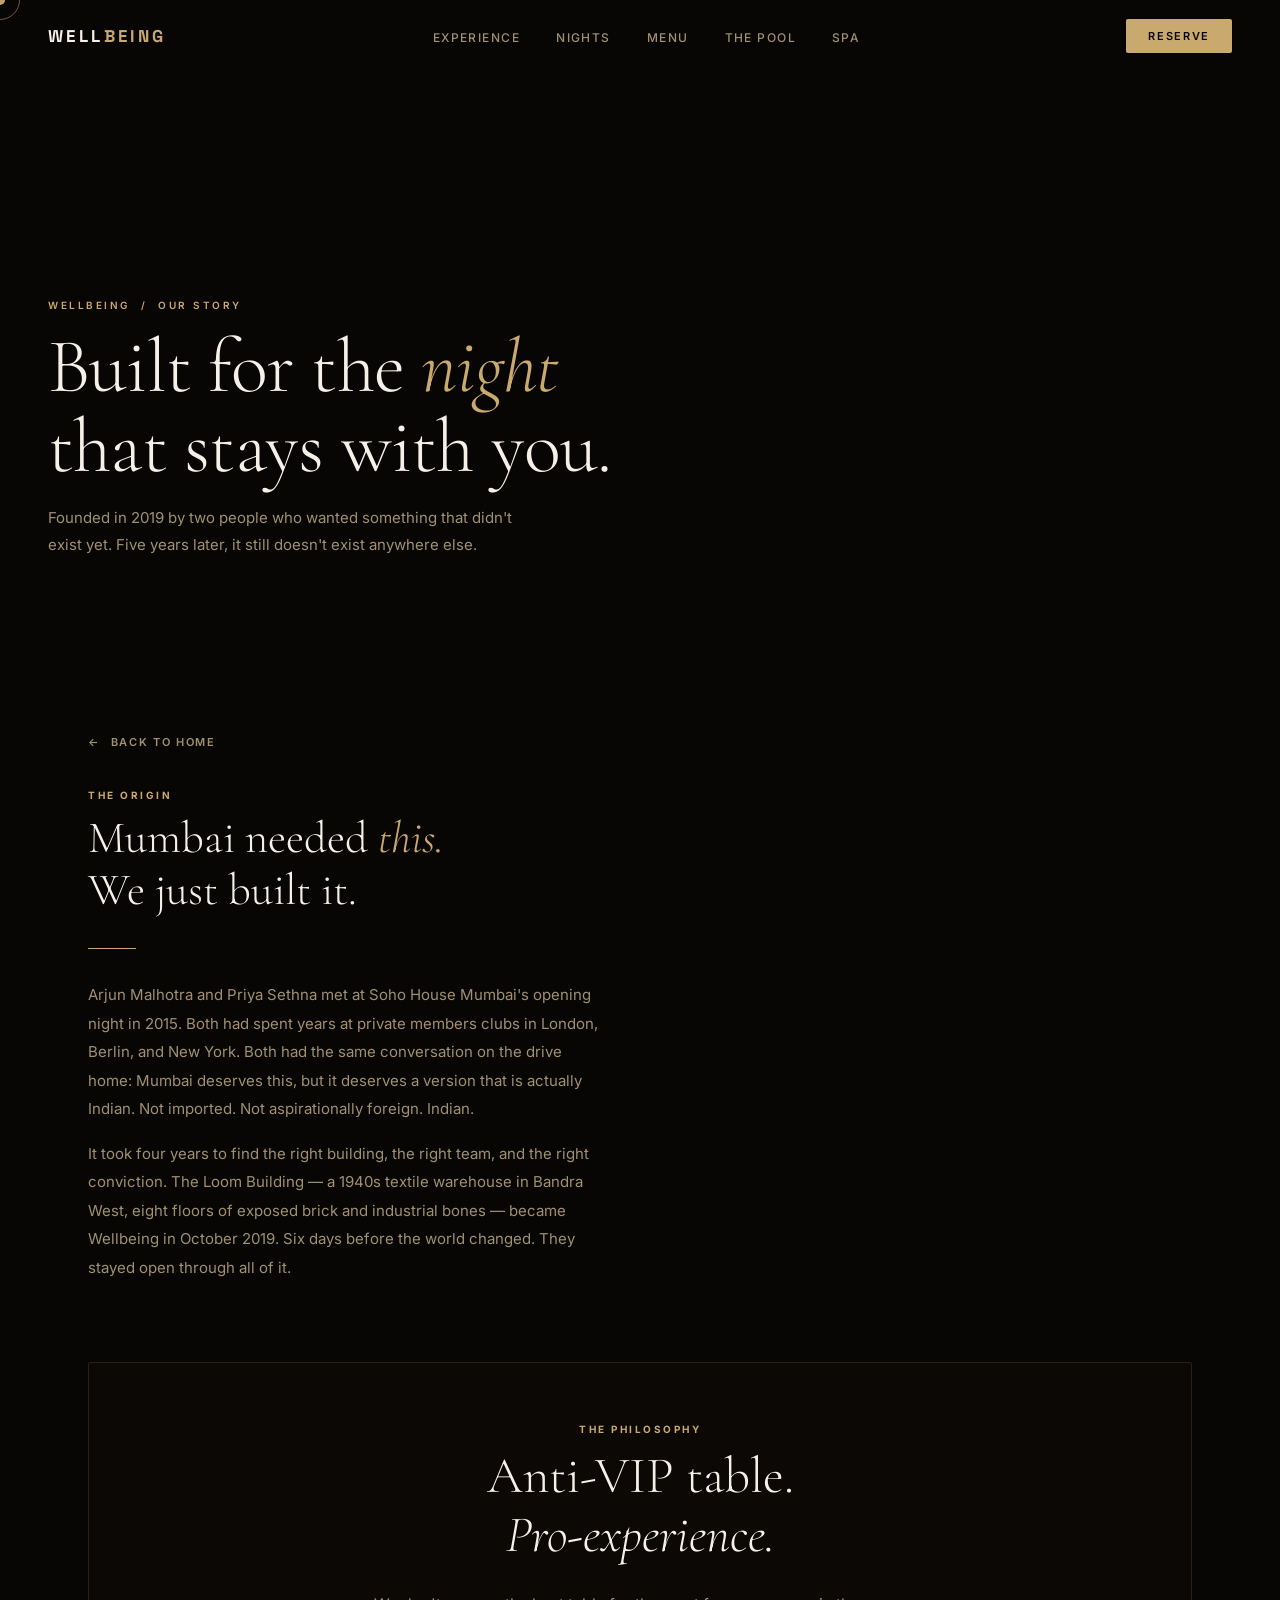
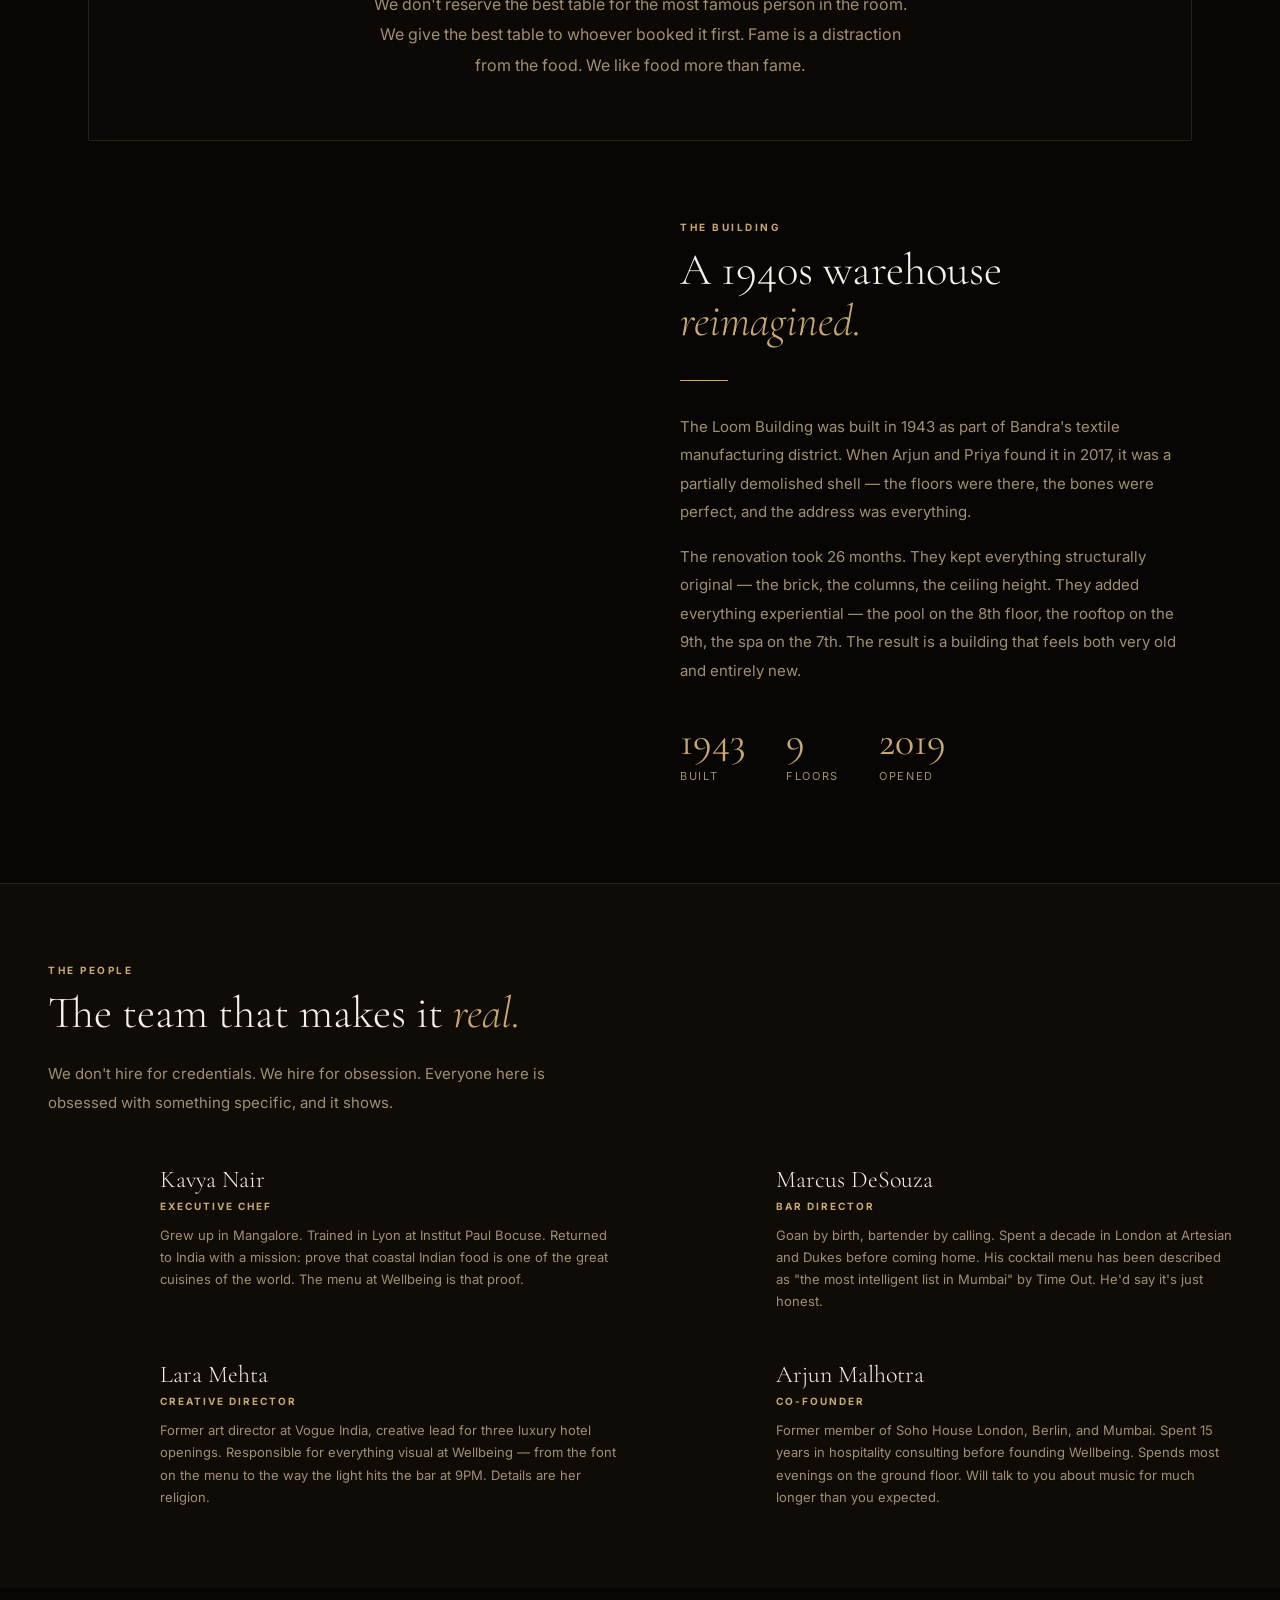
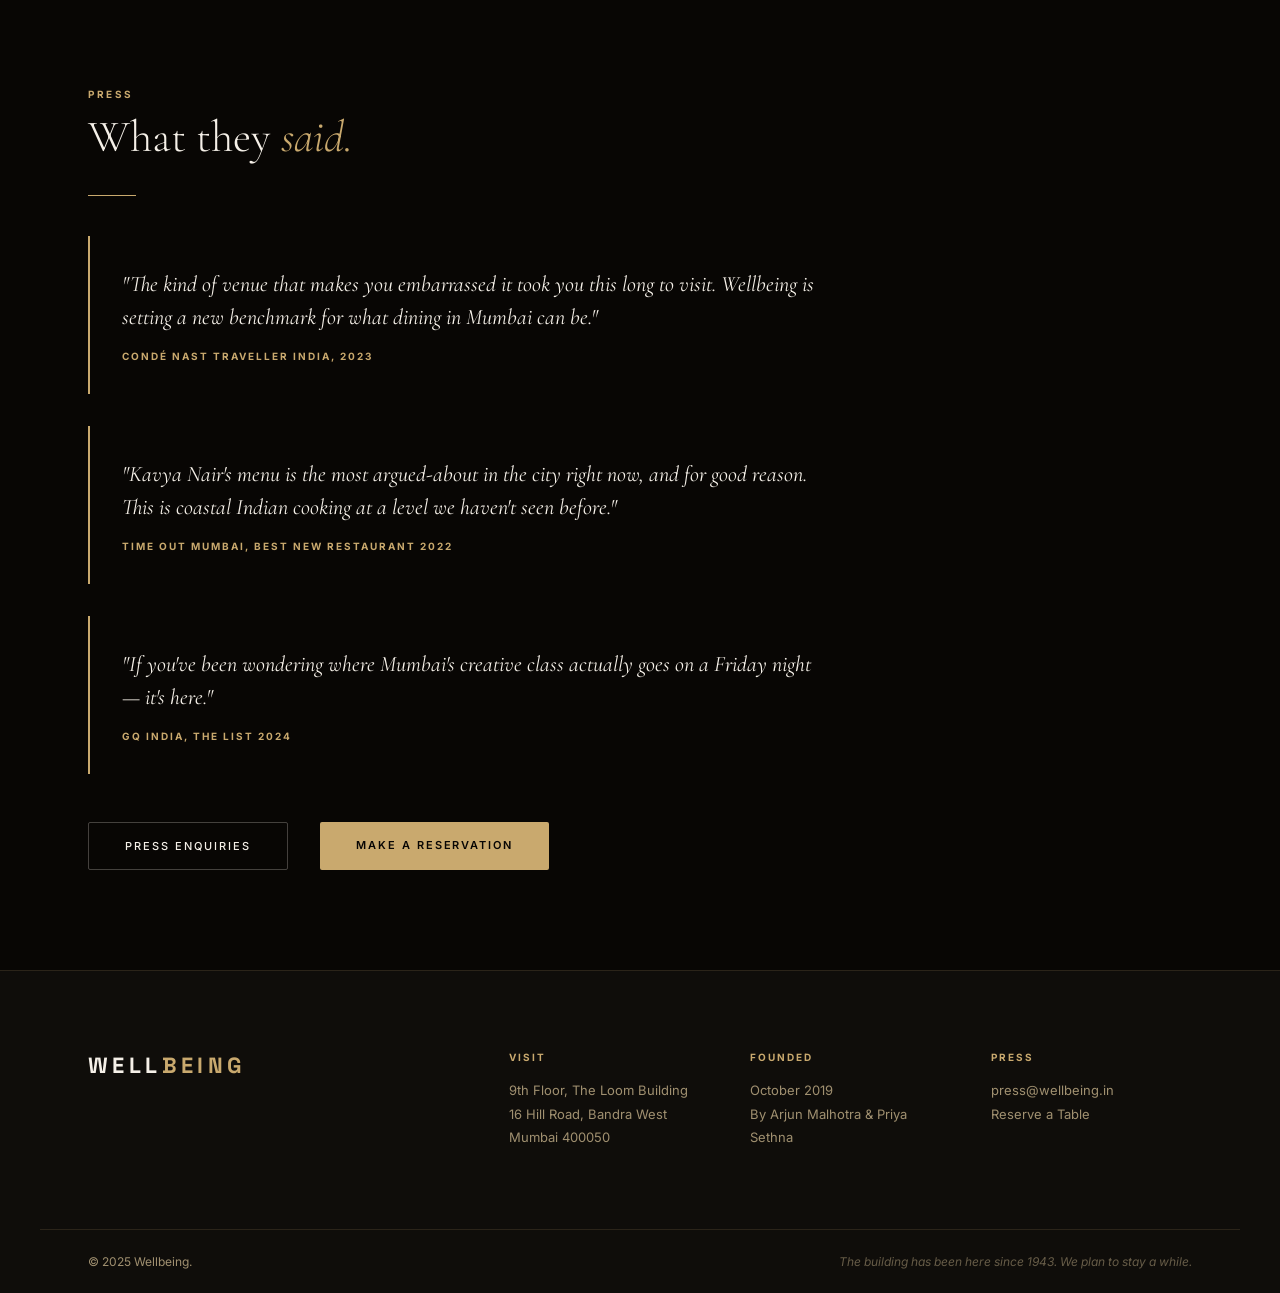
==== about.html @ bc27f56d "feat: add about.html — founding story, philosophy, team, and press" ====
<!DOCTYPE html>
<html lang="en">
<head>
  <meta charset="UTF-8">
  <meta name="viewport" content="width=device-width, initial-scale=1.0">
  <title>Our Story — WELLBEING</title>
  <link rel="stylesheet" href="style.css">
  <link rel="stylesheet" href="pages.css">
  <link href="https://fonts.googleapis.com/css2?family=Cormorant+Garamond:ital,wght@0,300;0,400;1,300;1,400&family=Inter:wght@300;400;500;600&family=Space+Grotesk:wght@300;400;500;600;700&display=swap" rel="stylesheet">
</head>
<body>
  <div id="cursor"></div><div id="cursor-trail"></div>
  <nav id="nav">
    <a href="index.html" class="logo">WELL<span>BEING</span></a>
    <ul class="nav-links">
      <li><a href="index.html#experience">Experience</a></li>
      <li><a href="index.html#nights">Nights</a></li>
      <li><a href="menu.html">Menu</a></li>
      <li><a href="pool.html">The Pool</a></li>
      <li><a href="spa.html">Spa</a></li>
    </ul>
    <a href="index.html#reserve" class="nav-reserve">Reserve</a>
    <button class="hamburger" id="hamburger"><span></span><span></span></button>
  </nav>
  <div class="mobile-overlay" id="mobileOverlay">
    <ul>
      <li><a href="index.html" onclick="closeMenu()">Home</a></li>
      <li><a href="pool.html" onclick="closeMenu()">The Pool</a></li>
      <li><a href="spa.html" onclick="closeMenu()">Spa</a></li>
      <li><a href="menu.html" onclick="closeMenu()">Menu</a></li>
      <li><a href="index.html#reserve" onclick="closeMenu()">Reserve</a></li>
    </ul>
  </div>

  <!-- HERO -->
  <section class="page-hero" style="min-height:70vh">
    <div class="page-hero-bg" style="background-image:url('https://images.unsplash.com/photo-1543007630-9710e4a00a20?w=1920&q=85&auto=format&fit=crop')"></div>
    <div class="page-hero-content">
      <p class="breadcrumb"><a href="index.html">Wellbeing</a> &nbsp;/&nbsp; Our Story</p>
      <h1 class="page-title">Built for the <em>night</em><br>that stays with you.</h1>
      <p class="page-tagline">Founded in 2019 by two people who wanted something that didn't exist yet. Five years later, it still doesn't exist anywhere else.</p>
    </div>
  </section>

  <!-- FOUNDING STORY -->
  <div class="page-body">
    <a href="index.html" class="back-link">Back to Home</a>
    <div class="two-col">
      <div>
        <p class="sub-label">The Origin</p>
        <h2 class="sub-heading">Mumbai needed <em>this.</em><br>We just built it.</h2>
        <div class="gold-divider"></div>
        <p class="sub-body">Arjun Malhotra and Priya Sethna met at Soho House Mumbai's opening night in 2015. Both had spent years at private members clubs in London, Berlin, and New York. Both had the same conversation on the drive home: Mumbai deserves this, but it deserves a version that is actually Indian. Not imported. Not aspirationally foreign. Indian.</p>
        <p class="sub-body" style="margin-top:16px">It took four years to find the right building, the right team, and the right conviction. The Loom Building — a 1940s textile warehouse in Bandra West, eight floors of exposed brick and industrial bones — became Wellbeing in October 2019. Six days before the world changed. They stayed open through all of it.</p>
      </div>
      <div class="page-img" style="background-image:url('https://images.unsplash.com/photo-1600585154340-be6161a56a0c?w=900&q=80&auto=format&fit=crop')"></div>
    </div>

    <!-- PHILOSOPHY -->
    <div style="margin-top:80px;padding:60px;border:1px solid var(--border);border-radius:2px;background:rgba(201,169,110,0.02);text-align:center">
      <p class="sub-label" style="text-align:center">The Philosophy</p>
      <h2 style="font-family:'Cormorant Garamond',serif;font-size:clamp(32px,4vw,56px);font-weight:300;color:var(--cream);max-width:700px;margin:0 auto 24px;line-height:1.15">Anti-VIP table.<br><em>Pro-experience.</em></h2>
      <p style="font-size:16px;color:var(--warm);max-width:560px;margin:0 auto;line-height:1.9">We don't reserve the best table for the most famous person in the room. We give the best table to whoever booked it first. Fame is a distraction from the food. We like food more than fame.</p>
    </div>

    <!-- THE BUILDING -->
    <div class="two-col" style="margin-top:80px">
      <div class="page-img" style="background-image:url('https://images.unsplash.com/photo-1524634126442-357e0eac3c14?w=900&q=80&auto=format&fit=crop')"></div>
      <div>
        <p class="sub-label">The Building</p>
        <h2 class="sub-heading">A 1940s warehouse<br><em>reimagined.</em></h2>
        <div class="gold-divider"></div>
        <p class="sub-body">The Loom Building was built in 1943 as part of Bandra's textile manufacturing district. When Arjun and Priya found it in 2017, it was a partially demolished shell — the floors were there, the bones were perfect, and the address was everything.</p>
        <p class="sub-body" style="margin-top:16px">The renovation took 26 months. They kept everything structurally original — the brick, the columns, the ceiling height. They added everything experiential — the pool on the 8th floor, the rooftop on the 9th, the spa on the 7th. The result is a building that feels both very old and entirely new.</p>
        <div style="display:flex;gap:40px;margin-top:32px">
          <div><span style="font-family:'Cormorant Garamond',serif;font-size:40px;color:var(--gold)">1943</span><p style="font-size:11px;letter-spacing:0.15em;text-transform:uppercase;color:var(--warm);margin-top:4px">Built</p></div>
          <div><span style="font-family:'Cormorant Garamond',serif;font-size:40px;color:var(--gold)">9</span><p style="font-size:11px;letter-spacing:0.15em;text-transform:uppercase;color:var(--warm);margin-top:4px">Floors</p></div>
          <div><span style="font-family:'Cormorant Garamond',serif;font-size:40px;color:var(--gold)">2019</span><p style="font-size:11px;letter-spacing:0.15em;text-transform:uppercase;color:var(--warm);margin-top:4px">Opened</p></div>
        </div>
      </div>
    </div>
  </div>

  <!-- TEAM -->
  <section class="page-section" style="background:rgba(201,169,110,0.03);border-top:1px solid var(--border)">
    <div class="inner">
      <p class="sub-label">The People</p>
      <h2 class="sub-heading">The team that makes it <em>real.</em></h2>
      <p class="sub-body" style="margin-bottom:48px">We don't hire for credentials. We hire for obsession. Everyone here is obsessed with something specific, and it shows.</p>
      <div style="display:grid;grid-template-columns:1fr 1fr;gap:48px">
        <div style="display:flex;gap:32px;align-items:flex-start">
          <div style="width:80px;height:80px;border-radius:50%;background-image:url('https://images.unsplash.com/photo-1573496359142-b8d87734a5a2?w=200&q=80&auto=format&fit=crop');background-size:cover;background-position:center;flex-shrink:0;filter:brightness(0.9)"></div>
          <div>
            <p style="font-family:'Cormorant Garamond',serif;font-size:24px;font-weight:300;color:var(--cream)">Kavya Nair</p>
            <p style="font-size:10px;font-weight:700;letter-spacing:0.2em;text-transform:uppercase;color:var(--gold);margin:6px 0 12px">Executive Chef</p>
            <p style="font-size:13px;color:var(--warm);line-height:1.7">Grew up in Mangalore. Trained in Lyon at Institut Paul Bocuse. Returned to India with a mission: prove that coastal Indian food is one of the great cuisines of the world. The menu at Wellbeing is that proof.</p>
          </div>
        </div>
        <div style="display:flex;gap:32px;align-items:flex-start">
          <div style="width:80px;height:80px;border-radius:50%;background-image:url('https://images.unsplash.com/photo-1500648767791-00dcc994a43e?w=200&q=80&auto=format&fit=crop');background-size:cover;background-position:center;flex-shrink:0;filter:brightness(0.9)"></div>
          <div>
            <p style="font-family:'Cormorant Garamond',serif;font-size:24px;font-weight:300;color:var(--cream)">Marcus DeSouza</p>
            <p style="font-size:10px;font-weight:700;letter-spacing:0.2em;text-transform:uppercase;color:var(--gold);margin:6px 0 12px">Bar Director</p>
            <p style="font-size:13px;color:var(--warm);line-height:1.7">Goan by birth, bartender by calling. Spent a decade in London at Artesian and Dukes before coming home. His cocktail menu has been described as "the most intelligent list in Mumbai" by Time Out. He'd say it's just honest.</p>
          </div>
        </div>
        <div style="display:flex;gap:32px;align-items:flex-start">
          <div style="width:80px;height:80px;border-radius:50%;background-image:url('https://images.unsplash.com/photo-1487412720507-e7ab37603c6f?w=200&q=80&auto=format&fit=crop');background-size:cover;background-position:center;flex-shrink:0;filter:brightness(0.9)"></div>
          <div>
            <p style="font-family:'Cormorant Garamond',serif;font-size:24px;font-weight:300;color:var(--cream)">Lara Mehta</p>
            <p style="font-size:10px;font-weight:700;letter-spacing:0.2em;text-transform:uppercase;color:var(--gold);margin:6px 0 12px">Creative Director</p>
            <p style="font-size:13px;color:var(--warm);line-height:1.7">Former art director at Vogue India, creative lead for three luxury hotel openings. Responsible for everything visual at Wellbeing — from the font on the menu to the way the light hits the bar at 9PM. Details are her religion.</p>
          </div>
        </div>
        <div style="display:flex;gap:32px;align-items:flex-start">
          <div style="width:80px;height:80px;border-radius:50%;background-image:url('https://images.unsplash.com/photo-1560250097-0b93528c311a?w=200&q=80&auto=format&fit=crop');background-size:cover;background-position:center;flex-shrink:0;filter:brightness(0.9)"></div>
          <div>
            <p style="font-family:'Cormorant Garamond',serif;font-size:24px;font-weight:300;color:var(--cream)">Arjun Malhotra</p>
            <p style="font-size:10px;font-weight:700;letter-spacing:0.2em;text-transform:uppercase;color:var(--gold);margin:6px 0 12px">Co-Founder</p>
            <p style="font-size:13px;color:var(--warm);line-height:1.7">Former member of Soho House London, Berlin, and Mumbai. Spent 15 years in hospitality consulting before founding Wellbeing. Spends most evenings on the ground floor. Will talk to you about music for much longer than you expected.</p>
          </div>
        </div>
      </div>
    </div>
  </section>

  <!-- PRESS -->
  <div class="page-body">
    <p class="sub-label">Press</p>
    <h2 class="sub-heading">What they <em>said.</em></h2>
    <div class="gold-divider"></div>
    <div style="display:flex;flex-direction:column;gap:32px;margin-top:40px;max-width:760px">
      <div style="padding:32px;border-left:2px solid var(--gold);padding-left:32px">
        <p style="font-family:'Cormorant Garamond',serif;font-size:22px;font-style:italic;color:var(--cream);line-height:1.5;margin-bottom:16px">"The kind of venue that makes you embarrassed it took you this long to visit. Wellbeing is setting a new benchmark for what dining in Mumbai can be."</p>
        <p style="font-size:10px;font-weight:700;letter-spacing:0.2em;text-transform:uppercase;color:var(--gold)">Condé Nast Traveller India, 2023</p>
      </div>
      <div style="padding:32px;border-left:2px solid var(--gold);padding-left:32px">
        <p style="font-family:'Cormorant Garamond',serif;font-size:22px;font-style:italic;color:var(--cream);line-height:1.5;margin-bottom:16px">"Kavya Nair's menu is the most argued-about in the city right now, and for good reason. This is coastal Indian cooking at a level we haven't seen before."</p>
        <p style="font-size:10px;font-weight:700;letter-spacing:0.2em;text-transform:uppercase;color:var(--gold)">Time Out Mumbai, Best New Restaurant 2022</p>
      </div>
      <div style="padding:32px;border-left:2px solid var(--gold);padding-left:32px">
        <p style="font-family:'Cormorant Garamond',serif;font-size:22px;font-style:italic;color:var(--cream);line-height:1.5;margin-bottom:16px">"If you've been wondering where Mumbai's creative class actually goes on a Friday night — it's here."</p>
        <p style="font-size:10px;font-weight:700;letter-spacing:0.2em;text-transform:uppercase;color:var(--gold)">GQ India, The List 2024</p>
      </div>
    </div>
    <div style="margin-top:48px;display:flex;gap:32px;flex-wrap:wrap">
      <a href="mailto:press@wellbeing.in" class="cta-ghost">Press Enquiries</a>
      <a href="index.html#reserve" class="cta-gold">Make a Reservation</a>
    </div>
  </div>

  <footer id="footer">
    <div class="footer-top">
      <div class="footer-logo">WELL<span>BEING</span></div>
      <div class="footer-cols">
        <div class="footer-col"><h4>Visit</h4><p>9th Floor, The Loom Building<br>16 Hill Road, Bandra West<br>Mumbai 400050</p></div>
        <div class="footer-col"><h4>Founded</h4><p>October 2019<br>By Arjun Malhotra &amp; Priya Sethna</p></div>
        <div class="footer-col"><h4>Press</h4><a href="mailto:press@wellbeing.in">press@wellbeing.in</a><a href="index.html#reserve">Reserve a Table</a></div>
      </div>
    </div>
    <div class="footer-bottom"><p>© 2025 Wellbeing.</p><p class="footer-note">The building has been here since 1943. We plan to stay a while.</p></div>
  </footer>
  <script src="script.js"></script>
</body>
</html>
---- style.css ----
/* ═══════════════════════════════════════════════
   WELLBEING — Design System
   Gold × Black × Cream
═══════════════════════════════════════════════ */

:root {
  --black:    #080604;
  --black2:   #0f0d0a;
  --gold:     #c9a96e;
  --gold2:    #e8c97a;
  --gold-dim: #6b5228;
  --cream:    #f5f0e8;
  --warm:     #a09070;
  --border:   rgba(201,169,110,0.15);
  --card:     rgba(255,255,255,0.03);
}

*,*::before,*::after { margin:0; padding:0; box-sizing:border-box; }

html {
  scroll-behavior: smooth;
  scrollbar-width: none;
  font-size: 16px;
}
html::-webkit-scrollbar { display: none; }

body {
  font-family: 'Inter', sans-serif;
  background: var(--black);
  color: var(--cream);
  overflow-x: hidden;
  cursor: none;
}

/* ── CURSOR ────────────────────────────────── */
#cursor {
  position: fixed;
  width: 10px; height: 10px;
  background: var(--gold);
  border-radius: 50%;
  pointer-events: none;
  z-index: 9999;
  transform: translate(-50%,-50%);
  transition: width 0.2s, height 0.2s, background 0.2s;
  mix-blend-mode: difference;
}
#cursor-trail {
  position: fixed;
  width: 40px; height: 40px;
  border: 1px solid rgba(201,169,110,0.5);
  border-radius: 50%;
  pointer-events: none;
  z-index: 9998;
  transform: translate(-50%,-50%);
}
body.cursor-hover #cursor { width: 60px; height: 60px; background: rgba(201,169,110,0.2); }
@media (pointer: coarse) { #cursor,#cursor-trail { display:none; } body { cursor: auto; } }

/* ── LOADER ────────────────────────────────── */
#loader {
  position: fixed; inset: 0;
  background: var(--black);
  z-index: 10000;
  display: flex;
  flex-direction: column;
  align-items: center;
  justify-content: center;
  gap: 32px;
  transition: opacity 0.6s ease, visibility 0.6s ease;
}
#loader.hidden { opacity: 0; visibility: hidden; }
.loader-logo {
  font-family: 'Space Grotesk', sans-serif;
  font-size: 28px;
  font-weight: 600;
  letter-spacing: 0.25em;
  color: var(--cream);
}
.loader-logo span { color: var(--gold); }
.loader-bar {
  width: 180px; height: 1px;
  background: rgba(201,169,110,0.2);
  overflow: hidden;
}
.loader-fill {
  height: 100%;
  background: var(--gold);
  width: 0;
  animation: loadFill 1.4s ease forwards;
}
@keyframes loadFill { to { width: 100%; } }

/* ── NAV ───────────────────────────────────── */
#nav {
  position: fixed;
  top: 0; left: 0; right: 0;
  z-index: 100;
  display: flex;
  align-items: center;
  justify-content: space-between;
  padding: 0 48px;
  height: 72px;
  transition: background 0.4s, border-color 0.4s;
}
#nav.scrolled {
  background: rgba(8,6,4,0.96);
  backdrop-filter: blur(12px);
  border-bottom: 1px solid var(--border);
}
.logo {
  font-family: 'Space Grotesk', sans-serif;
  font-size: 17px;
  font-weight: 700;
  letter-spacing: 0.2em;
  color: var(--cream);
  text-decoration: none;
}
.logo span { color: var(--gold); }
.nav-links {
  display: flex;
  list-style: none;
  gap: 36px;
}
.nav-links a {
  font-size: 12px;
  font-weight: 500;
  letter-spacing: 0.12em;
  text-transform: uppercase;
  color: var(--warm);
  text-decoration: none;
  transition: color 0.2s;
}
.nav-links a:hover { color: var(--cream); }
.nav-reserve {
  font-size: 11px;
  font-weight: 600;
  letter-spacing: 0.15em;
  text-transform: uppercase;
  color: var(--black);
  background: var(--gold);
  padding: 10px 22px;
  border-radius: 2px;
  text-decoration: none;
  transition: background 0.2s;
}
.nav-reserve:hover { background: var(--gold2); }
.hamburger {
  display: none;
  flex-direction: column;
  gap: 6px;
  background: none;
  border: none;
  cursor: pointer;
  padding: 4px;
}
.hamburger span {
  display: block;
  width: 24px; height: 1px;
  background: var(--cream);
  transition: all 0.3s;
}
.hamburger.open span:nth-child(1) { transform: rotate(45deg) translate(5px,5px); }
.hamburger.open span:nth-child(2) { transform: rotate(-45deg) translate(5px,-5px); }

/* ── MOBILE OVERLAY ────────────────────────── */
.mobile-overlay {
  position: fixed;
  inset: 0;
  background: var(--black);
  z-index: 99;
  display: flex;
  align-items: center;
  justify-content: center;
  opacity: 0;
  visibility: hidden;
  transition: opacity 0.4s, visibility 0.4s;
}
.mobile-overlay.open { opacity: 1; visibility: visible; }
.mobile-overlay ul { list-style: none; text-align: center; }
.mobile-overlay li { margin-bottom: 32px; }
.mobile-overlay a {
  font-family: 'Cormorant Garamond', serif;
  font-size: 40px;
  font-weight: 300;
  color: var(--cream);
  text-decoration: none;
  letter-spacing: 0.05em;
  transition: color 0.2s;
}
.mobile-overlay a:hover { color: var(--gold); }

/* ── HERO ──────────────────────────────────── */
#hero {
  position: relative;
  min-height: 100vh;
  display: flex;
  align-items: center;
  justify-content: flex-start;
  padding: 0 48px;
  overflow: hidden;
}
.hero-bg-img {
  position: absolute;
  inset: 0;
  background-image: url('https://images.unsplash.com/photo-1514525253161-7a46d19cd819?w=1920&q=85&auto=format&fit=crop');
  background-size: cover;
  background-position: center 30%;
  transform: scale(1.05);
  transition: transform 8s ease;
}
.hero-bg-img.loaded { transform: scale(1); }
.hero-overlay {
  position: absolute;
  inset: 0;
  background: linear-gradient(
    105deg,
    rgba(8,6,4,0.92) 0%,
    rgba(8,6,4,0.65) 55%,
    rgba(8,6,4,0.2) 100%
  );
}
.hero-content {
  position: relative;
  z-index: 2;
  max-width: 640px;
}
.hero-eyebrow {
  font-size: 11px;
  font-weight: 500;
  letter-spacing: 0.25em;
  text-transform: uppercase;
  color: var(--gold);
  margin-bottom: 28px;
}
.hero-title {
  font-family: 'Cormorant Garamond', serif;
  font-size: clamp(56px, 7vw, 100px);
  font-weight: 300;
  line-height: 1.0;
  letter-spacing: -0.01em;
  margin-bottom: 28px;
}
.hero-title .line { display: block; overflow: hidden; }
.hero-title .line > span { display: block; }
.italic { font-style: italic; color: var(--gold); }
.hero-sub {
  font-size: 16px;
  color: var(--warm);
  max-width: 380px;
  line-height: 1.8;
  margin-bottom: 48px;
}
.hero-ctas { display: flex; gap: 16px; flex-wrap: wrap; }
.cta-gold {
  font-size: 11px;
  font-weight: 600;
  letter-spacing: 0.18em;
  text-transform: uppercase;
  color: var(--black);
  background: var(--gold);
  padding: 16px 36px;
  border: none;
  border-radius: 2px;
  text-decoration: none;
  cursor: pointer;
  transition: background 0.2s, transform 0.2s;
  display: inline-block;
}
.cta-gold:hover { background: var(--gold2); transform: translateY(-2px); }
.cta-ghost {
  font-size: 11px;
  font-weight: 500;
  letter-spacing: 0.18em;
  text-transform: uppercase;
  color: var(--cream);
  background: transparent;
  padding: 16px 36px;
  border: 1px solid rgba(245,240,232,0.25);
  border-radius: 2px;
  text-decoration: none;
  transition: border-color 0.2s;
  display: inline-block;
}
.cta-ghost:hover { border-color: rgba(245,240,232,0.6); }

/* SCROLL HINT */
.hero-scroll-hint {
  position: absolute;
  bottom: 48px;
  left: 48px;
  z-index: 2;
  display: flex;
  align-items: center;
  gap: 16px;
}
.hero-scroll-hint span {
  font-size: 10px;
  letter-spacing: 0.2em;
  text-transform: uppercase;
  color: var(--warm);
  writing-mode: vertical-rl;
}
.scroll-line {
  width: 1px;
  height: 60px;
  background: linear-gradient(to bottom, var(--gold), transparent);
  animation: scrollPulse 2s ease infinite;
}
@keyframes scrollPulse { 0%,100% { opacity: 0.4; } 50% { opacity: 1; } }

/* TICKER */
.hero-ticker {
  position: absolute;
  bottom: 0; left: 0; right: 0;
  z-index: 2;
  overflow: hidden;
  border-top: 1px solid var(--border);
  background: rgba(8,6,4,0.7);
  padding: 12px 0;
}
.ticker-inner {
  display: inline-flex;
  gap: 32px;
  white-space: nowrap;
  animation: ticker 22s linear infinite;
  font-size: 10px;
  font-weight: 600;
  letter-spacing: 0.25em;
  text-transform: uppercase;
  color: var(--gold);
}
@keyframes ticker { from { transform: translateX(0); } to { transform: translateX(-50%); } }

/* ── SECTIONS ──────────────────────────────── */
.section { padding: 120px 48px; }
.section-dark { background: var(--black2); }
.container { max-width: 1200px; margin: 0 auto; }

.section-no {
  font-size: 11px;
  font-weight: 600;
  letter-spacing: 0.25em;
  color: var(--gold);
  margin-bottom: 16px;
}
.section-heading {
  font-family: 'Cormorant Garamond', serif;
  font-size: clamp(40px, 5vw, 68px);
  font-weight: 300;
  line-height: 1.1;
  letter-spacing: -0.01em;
  margin-bottom: 20px;
}
.section-heading em { font-style: italic; color: var(--gold); }
.section-sub {
  font-size: 15px;
  color: var(--warm);
  max-width: 480px;
  line-height: 1.8;
  margin-bottom: 56px;
}
.body-text {
  font-size: 15px;
  color: var(--warm);
  line-height: 1.9;
  max-width: 440px;
}

/* ── EXPERIENCE ────────────────────────────── */
.exp-grid {
  max-width: 1200px;
  margin: 0 auto;
  display: grid;
  grid-template-columns: 1fr 1fr;
  gap: 80px;
  align-items: center;
}
.exp-stats {
  display: flex;
  gap: 40px;
  margin-top: 48px;
  padding-top: 40px;
  border-top: 1px solid var(--border);
}
.exp-stat span {
  display: block;
  font-family: 'Cormorant Garamond', serif;
  font-size: 44px;
  font-weight: 300;
  color: var(--gold);
  line-height: 1;
  margin-bottom: 6px;
}
.exp-stat p { font-size: 11px; letter-spacing: 0.15em; text-transform: uppercase; color: var(--warm); }
.exp-img-col {
  display: grid;
  grid-template-columns: 1fr 1fr;
  grid-template-rows: 280px 220px;
  gap: 12px;
}
.exp-img { border-radius: 2px; overflow: hidden; background-size: cover; background-position: center; }
.exp-img-1 {
  grid-column: span 2;
  background-image: url('https://images.unsplash.com/photo-1574335887434-0a83a1d38018?w=900&q=80&auto=format&fit=crop');
}
.exp-img-2 {
  background-image: url('https://images.unsplash.com/photo-1551024601-bec78aea704b?w=600&q=80&auto=format&fit=crop');
}

/* ── NIGHTS ────────────────────────────────── */
.nights-grid {
  display: grid;
  grid-template-columns: repeat(4, 1fr);
  gap: 16px;
}
.night-card {
  border: 1px solid var(--border);
  border-radius: 2px;
  overflow: hidden;
  background: var(--card);
  transition: border-color 0.3s, transform 0.3s;
}
.night-card:hover { border-color: rgba(201,169,110,0.4); transform: translateY(-6px); }
.featured-night { border-color: rgba(201,169,110,0.4); }
.night-img {
  height: 200px;
  background-size: cover;
  background-position: center;
}
.night-img-1 { background-image: url('https://images.unsplash.com/photo-1415886963069-5c31de2bb92c?w=600&q=80&auto=format&fit=crop'); }
.night-img-2 { background-image: url('https://images.unsplash.com/photo-1533174072545-7a4b6ad7a6c3?w=600&q=80&auto=format&fit=crop'); }
.night-img-3 { background-image: url('https://images.unsplash.com/photo-1470229722913-7c0e2dbbafd3?w=600&q=80&auto=format&fit=crop'); }
.night-img-4 { background-image: url('https://images.unsplash.com/photo-1516450360452-9312f5e86fc7?w=600&q=80&auto=format&fit=crop'); }
.night-info { padding: 24px; }
.night-tag {
  display: inline-block;
  font-size: 9px;
  font-weight: 700;
  letter-spacing: 0.2em;
  text-transform: uppercase;
  color: var(--black);
  background: var(--gold);
  padding: 4px 10px;
  border-radius: 1px;
  margin-bottom: 10px;
}
.night-day {
  font-size: 10px;
  font-weight: 600;
  letter-spacing: 0.2em;
  text-transform: uppercase;
  color: var(--gold);
  margin-bottom: 8px;
}
.night-info h3 {
  font-family: 'Space Grotesk', sans-serif;
  font-size: 20px;
  font-weight: 700;
  letter-spacing: 0.08em;
  margin-bottom: 10px;
}
.night-info p { font-size: 13px; color: var(--warm); line-height: 1.7; margin-bottom: 16px; }
.night-meta { display: flex; flex-direction: column; gap: 4px; padding-top: 16px; border-top: 1px solid var(--border); }
.night-meta span { font-size: 12px; color: var(--warm); }

/* ── THE TABLE ─────────────────────────────── */
.table-layout {
  display: grid;
  grid-template-columns: 1fr 1fr;
  gap: 80px;
}
.menu-category {
  font-size: 10px;
  font-weight: 700;
  letter-spacing: 0.25em;
  text-transform: uppercase;
  color: var(--gold);
  margin-bottom: 24px;
  padding-bottom: 12px;
  border-bottom: 1px solid var(--border);
}
.menu-item {
  display: flex;
  justify-content: space-between;
  align-items: flex-start;
  gap: 16px;
  padding: 16px 0;
  border-bottom: 1px solid rgba(201,169,110,0.08);
}
.dish-name {
  font-size: 14px;
  font-weight: 500;
  margin-bottom: 4px;
  color: var(--cream);
}
.dish-desc { font-size: 12px; color: var(--warm); line-height: 1.6; }
.dish-price {
  font-family: 'Cormorant Garamond', serif;
  font-size: 18px;
  font-weight: 300;
  color: var(--gold);
  white-space: nowrap;
  flex-shrink: 0;
}
.bar-img {
  height: 240px;
  border-radius: 2px;
  background-image: url('https://images.unsplash.com/photo-1543286386-713bdd548da4?w=800&q=80&auto=format&fit=crop');
  background-size: cover;
  background-position: center;
  margin-bottom: 32px;
}
.cocktail-item { padding: 16px 0; border-bottom: 1px solid rgba(201,169,110,0.08); }
.cocktail-item .dish-price { display: block; margin-top: 6px; font-size: 16px; }

/* ── GALLERY ───────────────────────────────── */
.gallery-strip {
  display: grid;
  grid-template-columns: repeat(6,1fr);
  gap: 6px;
  margin-top: 48px;
  overflow: hidden;
}
.gallery-item {
  height: 400px;
  background-size: cover;
  background-position: center;
  border-radius: 2px;
  filter: brightness(0.85) saturate(0.9);
  transition: filter 0.4s, transform 0.4s;
  cursor: pointer;
  transform-origin: center;
}
.gallery-item:hover { filter: brightness(1) saturate(1.1); transform: scale(1.02); z-index: 2; position: relative; }
.g1 { background-image: url('https://images.unsplash.com/photo-1514525253161-7a46d19cd819?w=600&q=80&auto=format&fit=crop'); }
.g2 { background-image: url('https://images.unsplash.com/photo-1470229722913-7c0e2dbbafd3?w=600&q=80&auto=format&fit=crop'); }
.g3 { background-image: url('https://images.unsplash.com/photo-1574335887434-0a83a1d38018?w=600&q=80&auto=format&fit=crop'); }
.g4 { background-image: url('https://images.unsplash.com/photo-1543286386-713bdd548da4?w=600&q=80&auto=format&fit=crop'); }
.g5 { background-image: url('https://images.unsplash.com/photo-1516450360452-9312f5e86fc7?w=600&q=80&auto=format&fit=crop'); }
.g6 { background-image: url('https://images.unsplash.com/photo-1533174072545-7a4b6ad7a6c3?w=600&q=80&auto=format&fit=crop'); }

/* ── ARTISTS ───────────────────────────────── */
.artists-grid {
  display: grid;
  grid-template-columns: repeat(4,1fr);
  gap: 24px;
}
.artist-card {
  border: 1px solid var(--border);
  border-radius: 2px;
  overflow: hidden;
  transition: border-color 0.3s;
}
.artist-card:hover { border-color: rgba(201,169,110,0.4); }
.artist-img {
  height: 280px;
  background-size: cover;
  background-position: center top;
  filter: grayscale(40%);
  transition: filter 0.4s;
}
.artist-card:hover .artist-img { filter: grayscale(0%); }
.artist-img-1 { background-image: url('https://images.unsplash.com/photo-1501386761578-eaa54b1ede8c?w=600&q=80&auto=format&fit=crop'); }
.artist-img-2 { background-image: url('https://images.unsplash.com/photo-1516450360452-9312f5e86fc7?w=600&q=80&auto=format&fit=crop'); }
.artist-img-3 { background-image: url('https://images.unsplash.com/photo-1429962714451-bb934ecdc4ec?w=600&q=80&auto=format&fit=crop'); }
.artist-img-4 { background-image: url('https://images.unsplash.com/photo-1493225457124-a3eb161ffa5f?w=600&q=80&auto=format&fit=crop'); }
.artist-info { padding: 20px; }
.artist-info h3 {
  font-family: 'Space Grotesk', sans-serif;
  font-size: 16px;
  font-weight: 700;
  letter-spacing: 0.12em;
  margin-bottom: 4px;
}
.artist-genre {
  font-size: 10px;
  font-weight: 600;
  letter-spacing: 0.15em;
  text-transform: uppercase;
  color: var(--gold);
  margin-bottom: 12px;
}
.artist-info p { font-size: 13px; color: var(--warm); line-height: 1.7; }

/* ── RESERVE ───────────────────────────────── */
.section-reserve {
  background-image:
    linear-gradient(rgba(8,6,4,0.92), rgba(8,6,4,0.92)),
    url('https://images.unsplash.com/photo-1528360983277-13d401cdc186?w=1920&q=80&auto=format&fit=crop');
  background-size: cover;
  background-position: center;
  background-attachment: fixed;
}
.section-no.light { color: rgba(201,169,110,0.5); }
.section-heading.light { color: var(--cream); }
.section-sub.light { color: var(--warm); }
.reserve-container { max-width: 720px; }
.reserve-form { display: flex; flex-direction: column; gap: 20px; margin-top: 48px; }
.form-row { display: grid; grid-template-columns: 1fr 1fr; gap: 20px; }
.form-field { display: flex; flex-direction: column; gap: 8px; }
.form-field label {
  font-size: 10px;
  font-weight: 600;
  letter-spacing: 0.2em;
  text-transform: uppercase;
  color: var(--gold);
}
.form-field input,
.form-field select,
.form-field textarea {
  background: rgba(255,255,255,0.04);
  border: 1px solid var(--border);
  border-radius: 2px;
  padding: 14px 16px;
  color: var(--cream);
  font-family: 'Inter', sans-serif;
  font-size: 14px;
  outline: none;
  transition: border-color 0.2s;
  width: 100%;
  appearance: none;
}
.form-field input:focus,
.form-field select:focus,
.form-field textarea:focus { border-color: rgba(201,169,110,0.5); }
.form-field input::placeholder,
.form-field textarea::placeholder { color: var(--warm); }
.form-field select { color: var(--warm); cursor: pointer; }
.form-field select option { background: var(--black); }
.form-field textarea { resize: vertical; }
.space-options { display: flex; gap: 16px; flex-wrap: wrap; }
.space-opt {
  display: flex;
  align-items: center;
  gap: 8px;
  font-size: 13px;
  color: var(--warm);
  cursor: pointer;
  transition: color 0.2s;
}
.space-opt:hover { color: var(--cream); }
.space-opt input { accent-color: var(--gold); cursor: pointer; }
.reserve-success {
  text-align: center;
  padding: 48px;
  font-family: 'Cormorant Garamond', serif;
  font-size: 24px;
  font-weight: 300;
  font-style: italic;
  color: var(--gold);
  border: 1px solid var(--border);
  border-radius: 2px;
  margin-top: 24px;
}

/* ── FOOTER ────────────────────────────────── */
#footer {
  background: var(--black2);
  border-top: 1px solid var(--border);
}
.footer-top {
  max-width: 1200px;
  margin: 0 auto;
  padding: 80px 48px;
  display: grid;
  grid-template-columns: 1fr 2fr;
  gap: 80px;
}
.footer-logo {
  font-family: 'Space Grotesk', sans-serif;
  font-size: 22px;
  font-weight: 700;
  letter-spacing: 0.2em;
  color: var(--cream);
  align-self: flex-start;
}
.footer-logo span { color: var(--gold); }
.footer-cols { display: grid; grid-template-columns: repeat(3,1fr); gap: 40px; }
.footer-col h4 {
  font-size: 10px;
  font-weight: 700;
  letter-spacing: 0.2em;
  text-transform: uppercase;
  color: var(--gold);
  margin-bottom: 16px;
}
.footer-col p,
.footer-col a {
  font-size: 13px;
  color: var(--warm);
  line-height: 1.8;
  text-decoration: none;
  display: block;
  transition: color 0.2s;
}
.footer-col a:hover { color: var(--cream); }
.footer-bottom {
  border-top: 1px solid var(--border);
  padding: 24px 48px;
  max-width: 1200px;
  margin: 0 auto;
  display: flex;
  justify-content: space-between;
  align-items: center;
  gap: 16px;
  flex-wrap: wrap;
}
.footer-bottom p { font-size: 12px; color: var(--warm); }
.footer-note { font-style: italic; opacity: 0.6; }

/* ── REVEAL ANIMATIONS ─────────────────────── */
.reveal {
  opacity: 0;
  transform: translateY(32px);
  transition: opacity 0.8s ease, transform 0.8s ease;
}
.reveal.in { opacity: 1; transform: none; }

/* ── RESPONSIVE ────────────────────────────── */
@media (max-width: 1100px) {
  .nights-grid { grid-template-columns: repeat(2,1fr); }
  .artists-grid { grid-template-columns: repeat(2,1fr); }
  .gallery-strip { grid-template-columns: repeat(3,1fr); }
  .gallery-item { height: 280px; }
}
@media (max-width: 900px) {
  .exp-grid { grid-template-columns: 1fr; gap: 48px; }
  .table-layout { grid-template-columns: 1fr; }
  .footer-top { grid-template-columns: 1fr; gap: 40px; }
  .footer-cols { grid-template-columns: repeat(2,1fr); }
}
@media (max-width: 768px) {
  #nav { padding: 0 24px; }
  .nav-links, .nav-reserve { display: none; }
  .hamburger { display: flex; }
  #hero { padding: 0 24px; }
  .hero-scroll-hint { left: 24px; }
  .section { padding: 80px 24px; }
  .nights-grid { grid-template-columns: 1fr; }
  .artists-grid { grid-template-columns: 1fr 1fr; }
  .gallery-strip { grid-template-columns: repeat(2,1fr); }
  .gallery-item { height: 220px; }
  .form-row { grid-template-columns: 1fr; }
  .footer-bottom { flex-direction: column; text-align: center; }
  .section-reserve { background-attachment: scroll; }
}
@media (max-width: 480px) {
  .artists-grid { grid-template-columns: 1fr; }
  .gallery-strip { grid-template-columns: 1fr 1fr; }
  .footer-cols { grid-template-columns: 1fr; }
}
---- pages.css ----
/* ─────────────────────────────────────────────
   WELLBEING — Shared Sub-Page Styles
───────────────────────────────────────────── */

/* PAGE HERO */
.page-hero {
  position: relative;
  min-height: 52vh;
  display: flex;
  align-items: flex-end;
  padding: 0 48px 72px;
  overflow: hidden;
}
.page-hero-bg {
  position: absolute;
  inset: 0;
  background-size: cover;
  background-position: center;
  filter: brightness(0.45);
}
.page-hero-content {
  position: relative;
  z-index: 2;
  max-width: 1200px;
  margin: 0 auto;
  width: 100%;
}
.breadcrumb {
  font-size: 10px;
  font-weight: 600;
  letter-spacing: 0.25em;
  text-transform: uppercase;
  color: var(--gold);
  margin-bottom: 16px;
}
.breadcrumb a { color: var(--gold); text-decoration: none; }
.breadcrumb a:hover { color: var(--gold2); }
.page-title {
  font-family: 'Cormorant Garamond', serif;
  font-size: clamp(44px, 6vw, 80px);
  font-weight: 300;
  line-height: 1.05;
  letter-spacing: -0.01em;
  color: var(--cream);
}
.page-title em { font-style: italic; color: var(--gold); }
.page-tagline {
  font-size: 15px;
  color: var(--warm);
  margin-top: 16px;
  max-width: 480px;
  line-height: 1.8;
}

/* PAGE BODY */
.page-body { padding: 100px 48px; max-width: 1200px; margin: 0 auto; }
.page-body-dark { background: var(--black2); }
.page-section { padding: 80px 48px; }
.page-section .inner { max-width: 1200px; margin: 0 auto; }

/* SUBHEADING */
.sub-label {
  font-size: 10px;
  font-weight: 700;
  letter-spacing: 0.25em;
  text-transform: uppercase;
  color: var(--gold);
  margin-bottom: 12px;
}
.sub-heading {
  font-family: 'Cormorant Garamond', serif;
  font-size: clamp(30px, 3.5vw, 48px);
  font-weight: 300;
  line-height: 1.15;
  margin-bottom: 20px;
}
.sub-heading em { font-style: italic; color: var(--gold); }
.sub-body {
  font-size: 15px;
  color: var(--warm);
  line-height: 1.9;
  max-width: 560px;
}

/* INFO CARDS */
.info-cards { display: grid; grid-template-columns: repeat(3,1fr); gap: 20px; margin-top: 48px; }
.info-card {
  border: 1px solid var(--border);
  border-radius: 2px;
  padding: 32px;
  background: var(--card);
  transition: border-color 0.3s;
}
.info-card:hover { border-color: rgba(201,169,110,0.35); }
.info-card-icon {
  font-size: 28px;
  margin-bottom: 16px;
}
.info-card h3 {
  font-family: 'Space Grotesk', sans-serif;
  font-size: 16px;
  font-weight: 600;
  letter-spacing: 0.05em;
  margin-bottom: 10px;
}
.info-card p { font-size: 13px; color: var(--warm); line-height: 1.7; }

/* PRICING TABLE */
.pricing-grid { display: grid; grid-template-columns: repeat(3,1fr); gap: 20px; margin-top: 48px; }
.price-card {
  border: 1px solid var(--border);
  border-radius: 2px;
  padding: 40px 32px;
  background: var(--card);
  text-align: center;
  transition: border-color 0.3s, transform 0.3s;
}
.price-card:hover { border-color: rgba(201,169,110,0.4); transform: translateY(-4px); }
.price-card.featured { border-color: rgba(201,169,110,0.5); background: rgba(201,169,110,0.04); }
.price-tag-label {
  font-size: 10px;
  font-weight: 700;
  letter-spacing: 0.2em;
  text-transform: uppercase;
  color: var(--gold);
  display: block;
  margin-bottom: 16px;
}
.price-amount {
  font-family: 'Cormorant Garamond', serif;
  font-size: 52px;
  font-weight: 300;
  color: var(--cream);
  line-height: 1;
}
.price-amount sup { font-size: 20px; vertical-align: super; color: var(--gold); }
.price-period { font-size: 12px; color: var(--warm); margin: 8px 0 24px; }
.price-features { list-style: none; text-align: left; margin-bottom: 32px; }
.price-features li {
  font-size: 13px;
  color: var(--warm);
  padding: 8px 0;
  border-bottom: 1px solid rgba(201,169,110,0.08);
  display: flex;
  align-items: center;
  gap: 10px;
}
.price-features li::before { content: '✦'; color: var(--gold); font-size: 8px; flex-shrink: 0; }

/* RULES LIST */
.rules-list { list-style: none; display: flex; flex-direction: column; gap: 12px; margin-top: 32px; }
.rules-list li {
  display: flex;
  align-items: flex-start;
  gap: 14px;
  font-size: 14px;
  color: var(--warm);
  line-height: 1.6;
  padding-bottom: 12px;
  border-bottom: 1px solid rgba(201,169,110,0.06);
}
.rules-list li .rule-icon { color: var(--gold); font-size: 12px; flex-shrink: 0; margin-top: 3px; }

/* TWO COL */
.two-col { display: grid; grid-template-columns: 1fr 1fr; gap: 80px; align-items: start; }
.two-col-narrow { display: grid; grid-template-columns: 2fr 1fr; gap: 80px; align-items: start; }

/* PAGE IMAGE */
.page-img {
  border-radius: 2px;
  background-size: cover;
  background-position: center;
  height: 440px;
  filter: brightness(0.85);
}

/* FULL WIDTH BAND */
.full-band {
  position: relative;
  padding: 100px 48px;
  overflow: hidden;
}
.full-band-bg {
  position: absolute;
  inset: 0;
  background-size: cover;
  background-position: center;
  background-attachment: fixed;
  filter: brightness(0.25);
}
.full-band-content { position: relative; z-index: 2; max-width: 1200px; margin: 0 auto; }

/* FORM */
.page-form { display: flex; flex-direction: column; gap: 18px; }
.page-form .form-row { display: grid; grid-template-columns: 1fr 1fr; gap: 18px; }
.page-form .form-field { display: flex; flex-direction: column; gap: 8px; }
.page-form label {
  font-size: 10px;
  font-weight: 600;
  letter-spacing: 0.2em;
  text-transform: uppercase;
  color: var(--gold);
}
.page-form input,
.page-form select,
.page-form textarea {
  background: rgba(255,255,255,0.04);
  border: 1px solid var(--border);
  border-radius: 2px;
  padding: 14px 16px;
  color: var(--cream);
  font-family: 'Inter', sans-serif;
  font-size: 14px;
  outline: none;
  transition: border-color 0.2s;
  width: 100%;
}
.page-form input:focus,
.page-form select:focus,
.page-form textarea:focus { border-color: rgba(201,169,110,0.5); }
.page-form input::placeholder,
.page-form textarea::placeholder { color: var(--warm); }
.page-form select { color: var(--warm); cursor: pointer; appearance: none; }
.page-form select option { background: var(--black); }
.page-form textarea { resize: vertical; }

/* BACK LINK */
.back-link {
  display: inline-flex;
  align-items: center;
  gap: 10px;
  font-size: 11px;
  font-weight: 600;
  letter-spacing: 0.15em;
  text-transform: uppercase;
  color: var(--warm);
  text-decoration: none;
  transition: color 0.2s;
  margin-bottom: 40px;
}
.back-link:hover { color: var(--gold); }
.back-link::before { content: '←'; }

/* DIVIDER */
.gold-divider { width: 48px; height: 1px; background: var(--gold); margin: 32px 0; }

/* RESPONSIVE */
@media (max-width: 900px) {
  .info-cards { grid-template-columns: 1fr 1fr; }
  .pricing-grid { grid-template-columns: 1fr; max-width: 440px; }
  .two-col, .two-col-narrow { grid-template-columns: 1fr; gap: 48px; }
}
@media (max-width: 768px) {
  .page-hero { padding: 0 24px 56px; }
  .page-body, .page-section { padding-left: 24px; padding-right: 24px; }
  .full-band { padding-left: 24px; padding-right: 24px; }
  .info-cards { grid-template-columns: 1fr; }
  .page-form .form-row { grid-template-columns: 1fr; }
}
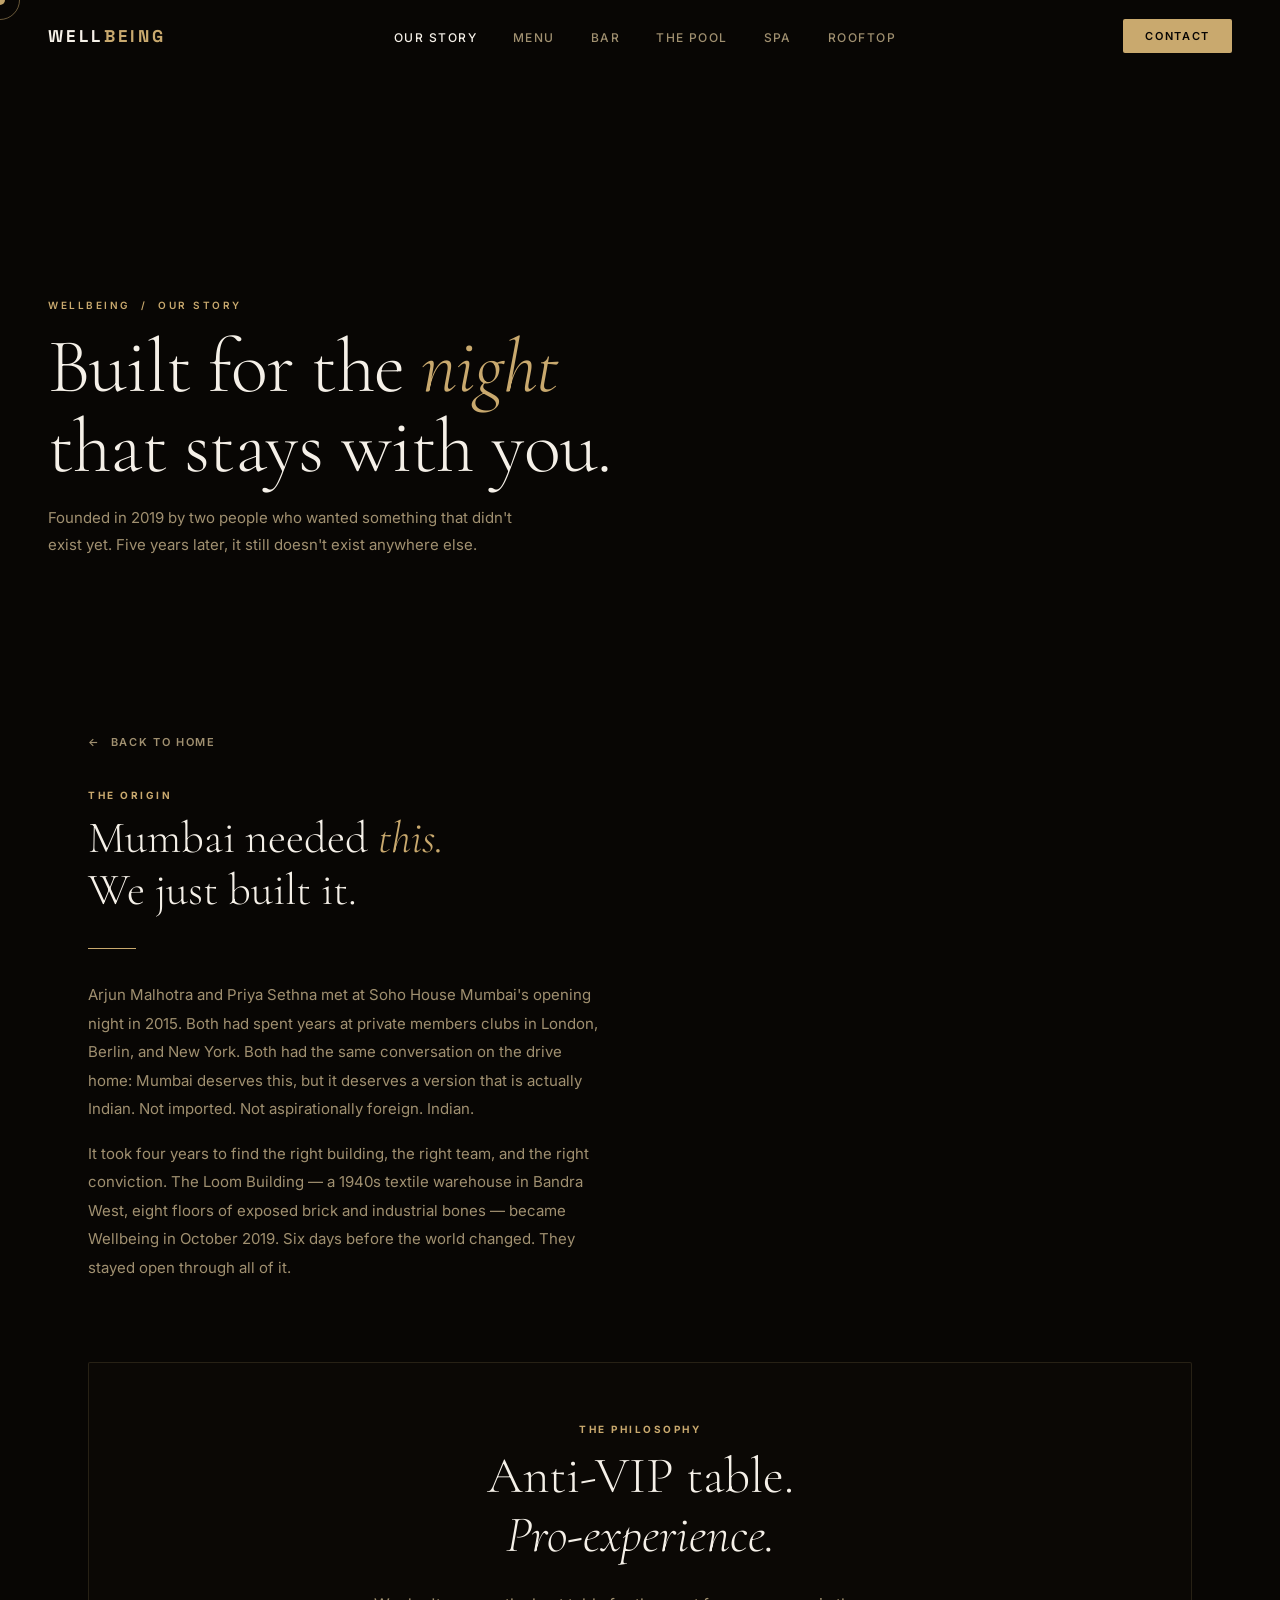
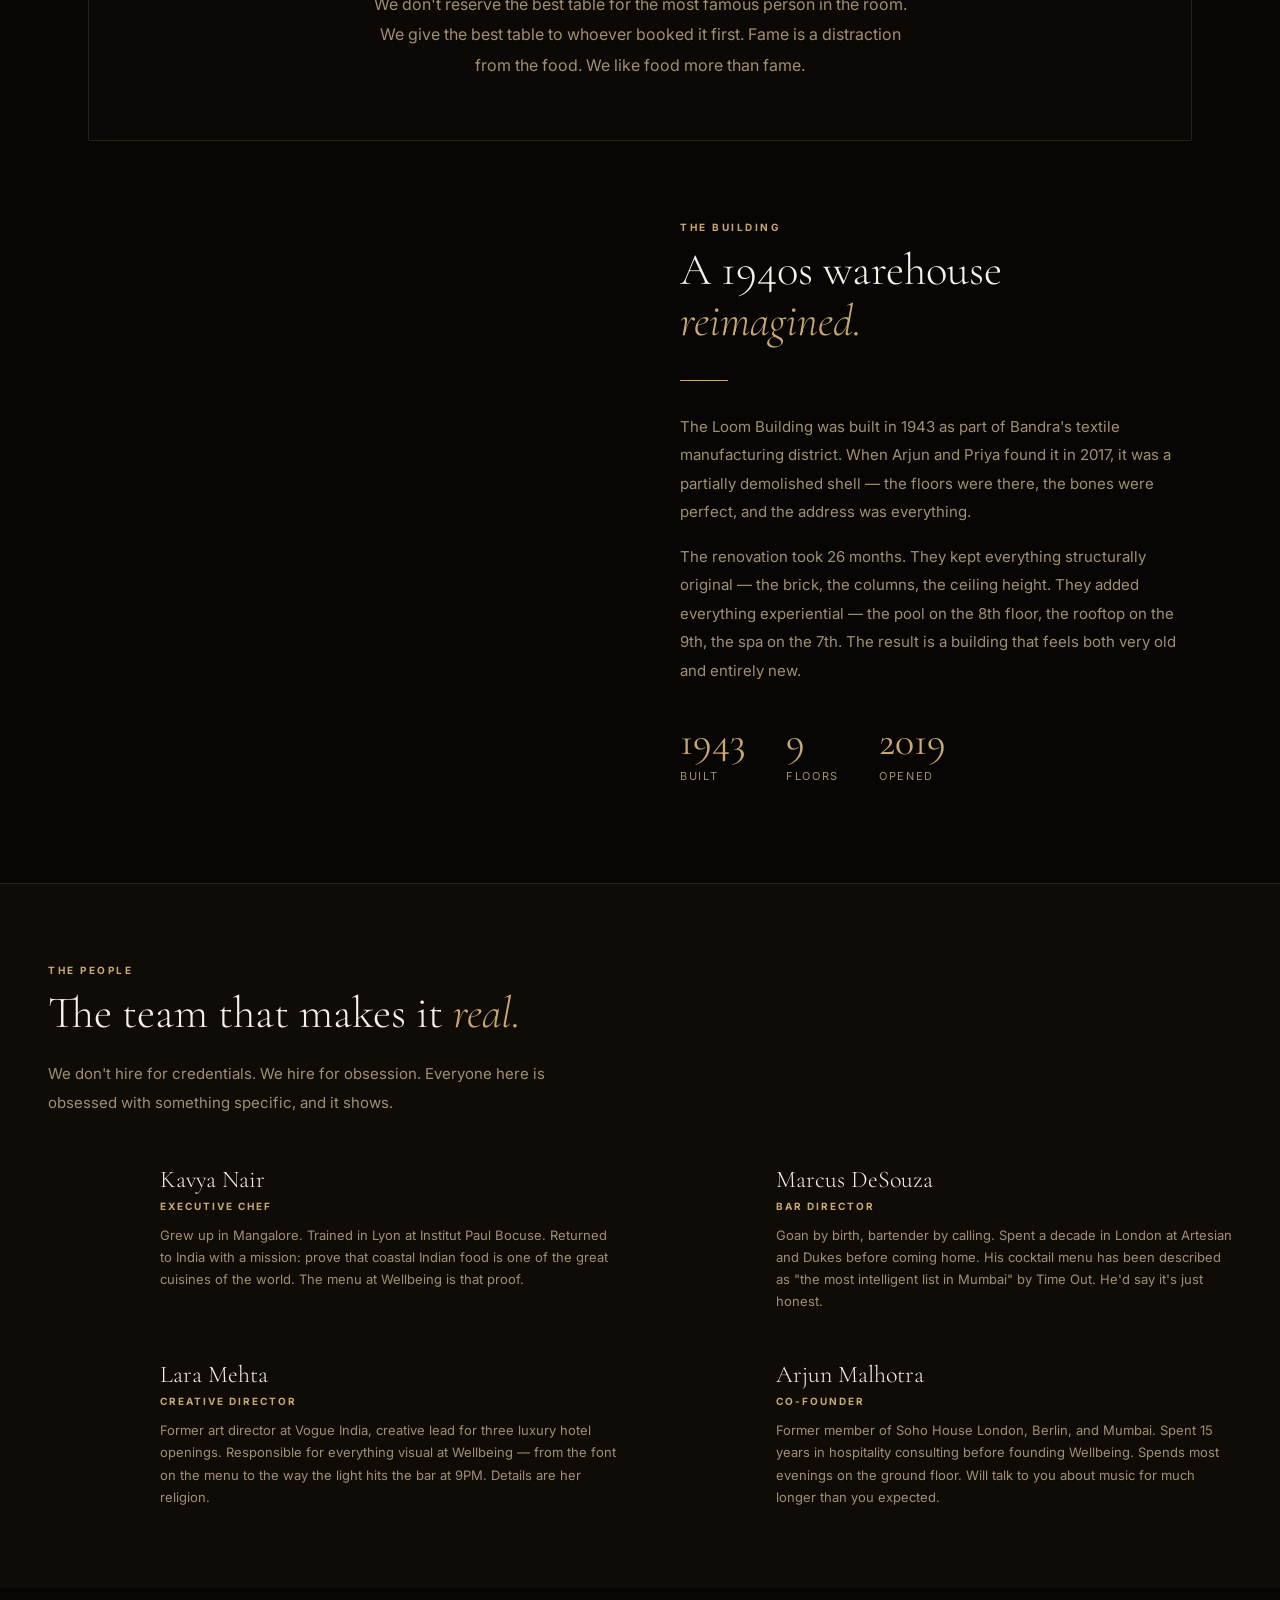
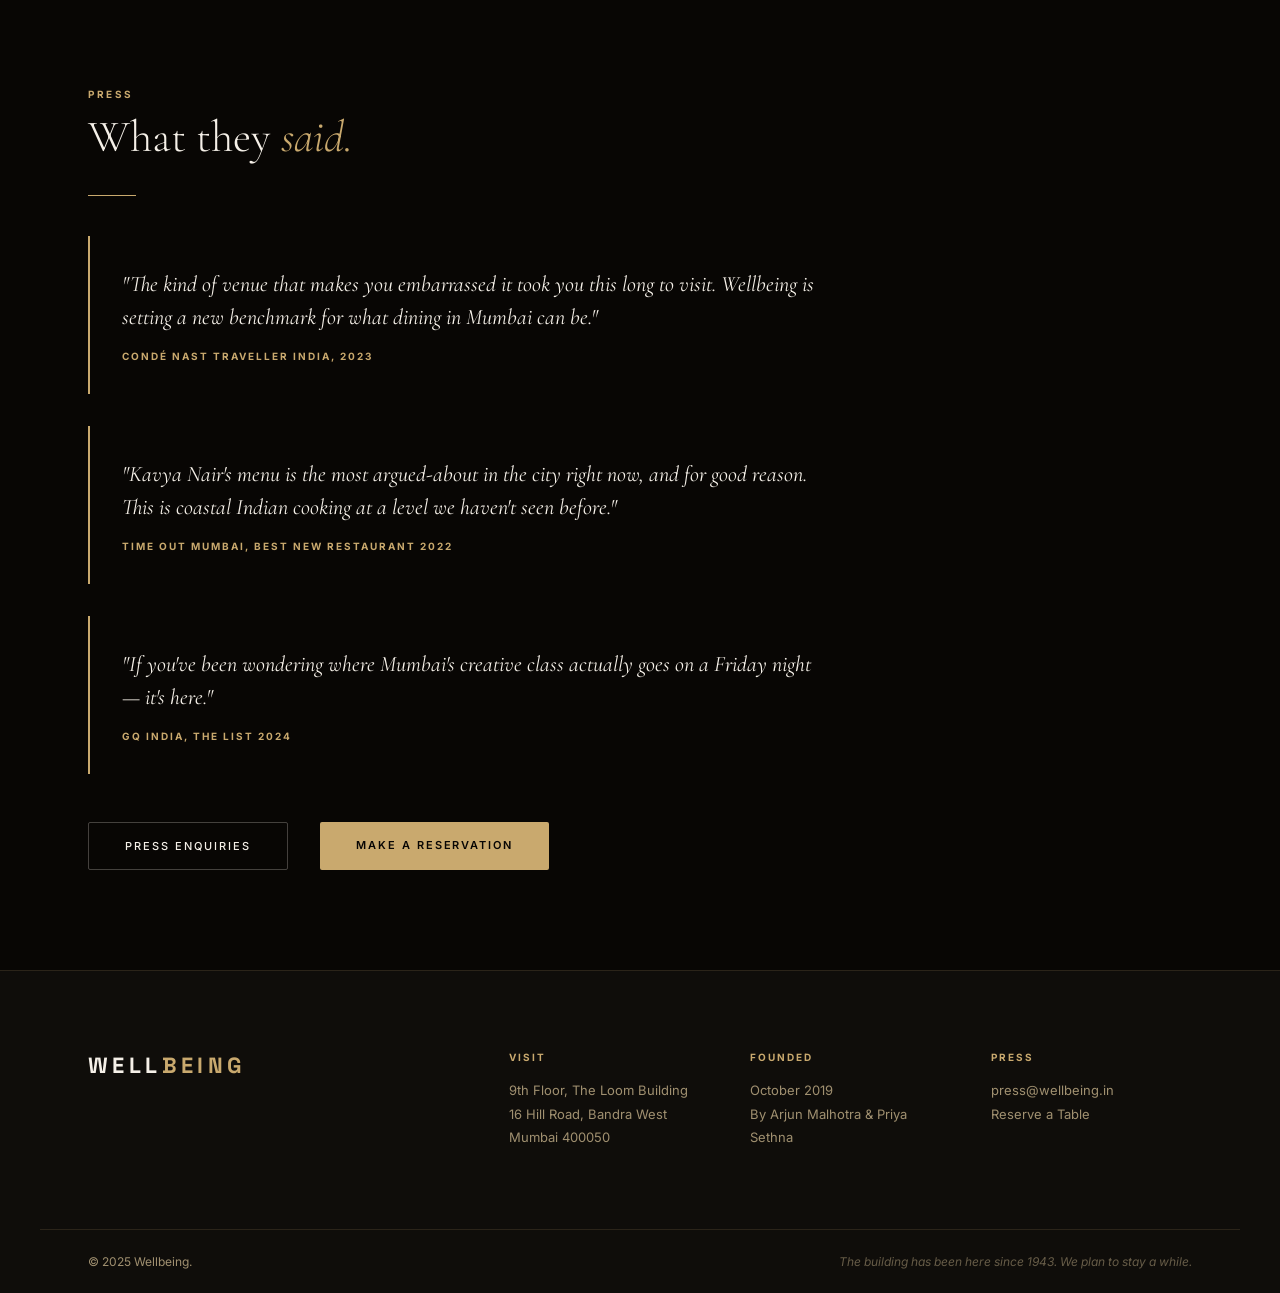
==== commit 37896709: "fix: connect all pages with consistent navigation" ====
--- a/about.html
+++ b/about.html
@@ -13,22 +13,30 @@
   <nav id="nav">
     <a href="index.html" class="logo">WELL<span>BEING</span></a>
     <ul class="nav-links">
-      <li><a href="index.html#experience">Experience</a></li>
-      <li><a href="index.html#nights">Nights</a></li>
+      <li><a href="about.html" style="color:var(--cream)">Our Story</a></li>
       <li><a href="menu.html">Menu</a></li>
+      <li><a href="cocktails.html">Bar</a></li>
       <li><a href="pool.html">The Pool</a></li>
       <li><a href="spa.html">Spa</a></li>
+      <li><a href="rooftop.html">Rooftop</a></li>
     </ul>
-    <a href="index.html#reserve" class="nav-reserve">Reserve</a>
+    <a href="contact.html" class="nav-reserve">Contact</a>
     <button class="hamburger" id="hamburger"><span></span><span></span></button>
   </nav>
   <div class="mobile-overlay" id="mobileOverlay">
     <ul>
       <li><a href="index.html" onclick="closeMenu()">Home</a></li>
+      <li><a href="about.html" onclick="closeMenu()">Our Story</a></li>
+      <li><a href="menu.html" onclick="closeMenu()">Menu</a></li>
+      <li><a href="cocktails.html" onclick="closeMenu()">Bar</a></li>
       <li><a href="pool.html" onclick="closeMenu()">The Pool</a></li>
       <li><a href="spa.html" onclick="closeMenu()">Spa</a></li>
-      <li><a href="menu.html" onclick="closeMenu()">Menu</a></li>
-      <li><a href="index.html#reserve" onclick="closeMenu()">Reserve</a></li>
+      <li><a href="rooftop.html" onclick="closeMenu()">Rooftop</a></li>
+      <li><a href="artists.html" onclick="closeMenu()">Artists</a></li>
+      <li><a href="membership.html" onclick="closeMenu()">Membership</a></li>
+      <li><a href="private-events.html" onclick="closeMenu()">Private Events</a></li>
+      <li><a href="faq.html" onclick="closeMenu()">FAQ</a></li>
+      <li><a href="contact.html" onclick="closeMenu()">Contact</a></li>
     </ul>
   </div>
 
